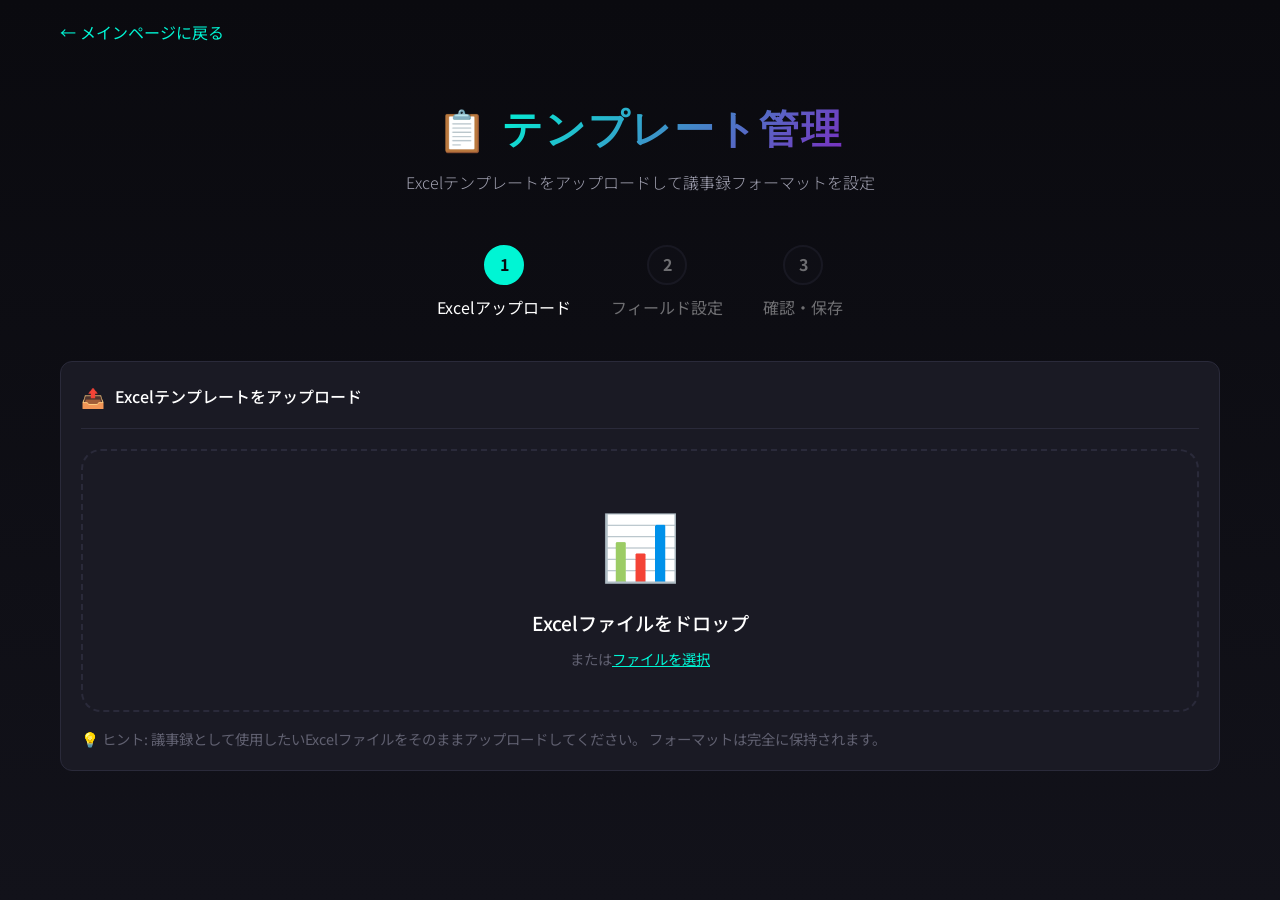
==== web/template-manager.html @ 72e7432a "初期コミット: 会議議事録自動作成アプリ - Whisperによる音声文字起こし - ChatGPT APIによる要約 - Excelテンプレートへの自動書き込み - FastAPI + HTML/C" ====
<!DOCTYPE html>
<html lang="ja">
<head>
    <meta charset="UTF-8">
    <meta name="viewport" content="width=device-width, initial-scale=1.0">
    <title>テンプレート管理 | Minutes Maker</title>
    <link rel="preconnect" href="https://fonts.googleapis.com">
    <link rel="preconnect" href="https://fonts.gstatic.com" crossorigin>
    <link href="https://fonts.googleapis.com/css2?family=Noto+Sans+JP:wght@300;400;500;700&family=Orbitron:wght@400;700&display=swap" rel="stylesheet">
    <link rel="stylesheet" href="static/style.css">
    <style>
        .template-manager {
            max-width: 1200px;
            margin: 0 auto;
            padding: 20px;
        }
        
        .back-link {
            display: inline-flex;
            align-items: center;
            gap: 8px;
            color: var(--accent-primary);
            text-decoration: none;
            margin-bottom: 20px;
        }
        
        .back-link:hover {
            text-decoration: underline;
        }
        
        .step-indicator {
            display: flex;
            justify-content: center;
            gap: 40px;
            margin-bottom: 40px;
        }
        
        .step-item {
            display: flex;
            flex-direction: column;
            align-items: center;
            gap: 10px;
            opacity: 0.4;
        }
        
        .step-item.active {
            opacity: 1;
        }
        
        .step-item.completed {
            opacity: 1;
        }
        
        .step-number {
            width: 40px;
            height: 40px;
            border-radius: 50%;
            background: var(--bg-secondary);
            border: 2px solid var(--border-color);
            display: flex;
            align-items: center;
            justify-content: center;
            font-weight: bold;
        }
        
        .step-item.active .step-number {
            border-color: var(--accent-primary);
            background: var(--accent-primary);
            color: var(--bg-primary);
        }
        
        .step-item.completed .step-number {
            border-color: var(--accent-success);
            background: var(--accent-success);
            color: var(--bg-primary);
        }
        
        .step-content {
            display: none;
        }
        
        .step-content.active {
            display: block;
        }
        
        .excel-preview {
            background: var(--bg-secondary);
            border-radius: var(--radius-md);
            padding: 20px;
            margin: 20px 0;
            overflow-x: auto;
        }
        
        .excel-grid {
            display: grid;
            gap: 1px;
            background: var(--border-color);
            border: 1px solid var(--border-color);
            border-radius: var(--radius-sm);
            overflow: hidden;
        }
        
        .excel-cell {
            background: var(--bg-card);
            padding: 8px 12px;
            min-width: 100px;
            font-size: 0.85rem;
        }
        
        .excel-cell.header {
            background: var(--bg-secondary);
            font-weight: 500;
            color: var(--accent-primary);
        }
        
        .excel-cell.selectable {
            cursor: pointer;
            transition: var(--transition-fast);
        }
        
        .excel-cell.selectable:hover {
            background: rgba(0, 245, 212, 0.1);
        }
        
        .excel-cell.selected {
            background: rgba(0, 245, 212, 0.2);
            border: 2px solid var(--accent-primary);
        }
        
        .section-list {
            display: flex;
            flex-direction: column;
            gap: 15px;
            margin: 20px 0;
        }
        
        .section-item {
            display: grid;
            grid-template-columns: 1fr 1fr 100px auto;
            gap: 15px;
            align-items: center;
            background: var(--bg-secondary);
            padding: 15px;
            border-radius: var(--radius-sm);
        }
        
        .section-item input {
            width: 100%;
        }
        
        .cell-badge {
            background: var(--accent-primary);
            color: var(--bg-primary);
            padding: 5px 10px;
            border-radius: var(--radius-sm);
            font-family: monospace;
            font-weight: bold;
        }
        
        .add-section-btn {
            width: 100%;
            padding: 15px;
            border: 2px dashed var(--border-color);
            background: transparent;
            color: var(--text-secondary);
            border-radius: var(--radius-sm);
            cursor: pointer;
            transition: var(--transition-fast);
        }
        
        .add-section-btn:hover {
            border-color: var(--accent-primary);
            color: var(--accent-primary);
        }
        
        .style-rules {
            display: flex;
            flex-direction: column;
            gap: 10px;
        }
        
        .style-rule {
            display: flex;
            gap: 10px;
            align-items: center;
        }
        
        .style-rule input {
            flex: 1;
        }
        
        .preview-card {
            background: var(--bg-card);
            border: 1px solid var(--border-color);
            border-radius: var(--radius-md);
            padding: 20px;
            margin: 20px 0;
        }
        
        .preview-section {
            margin-bottom: 15px;
            padding-bottom: 15px;
            border-bottom: 1px solid var(--border-color);
        }
        
        .preview-section:last-child {
            margin-bottom: 0;
            padding-bottom: 0;
            border-bottom: none;
        }
        
        .preview-label {
            font-size: 0.85rem;
            color: var(--text-secondary);
            margin-bottom: 5px;
        }
        
        .preview-value {
            font-size: 1rem;
            color: var(--text-primary);
        }
        
        .btn-group {
            display: flex;
            gap: 15px;
            margin-top: 30px;
        }
        
        .success-message {
            text-align: center;
            padding: 40px;
        }
        
        .success-icon {
            font-size: 4rem;
            margin-bottom: 20px;
        }
    </style>
</head>
<body>
    <div class="template-manager">
        <a href="/" class="back-link">← メインページに戻る</a>
        
        <header class="header">
            <div class="logo">
                <span class="logo-icon">📋</span>
                <h1>テンプレート管理</h1>
            </div>
            <p class="tagline">Excelテンプレートをアップロードして議事録フォーマットを設定</p>
        </header>
        
        <!-- ステップインジケーター -->
        <div class="step-indicator">
            <div class="step-item active" data-step="1">
                <div class="step-number">1</div>
                <span>Excelアップロード</span>
            </div>
            <div class="step-item" data-step="2">
                <div class="step-number">2</div>
                <span>フィールド設定</span>
            </div>
            <div class="step-item" data-step="3">
                <div class="step-number">3</div>
                <span>確認・保存</span>
            </div>
        </div>
        
        <!-- Step 1: Excelアップロード -->
        <div class="step-content active" id="step-1">
            <div class="card">
                <h2 class="card-title">
                    <span class="icon">📤</span>
                    Excelテンプレートをアップロード
                </h2>
                
                <div class="upload-zone" id="excel-upload-zone">
                    <div class="upload-content">
                        <div class="upload-icon">📊</div>
                        <h3>Excelファイルをドロップ</h3>
                        <p>または<span class="browse-link">ファイルを選択</span></p>
                        <input type="file" id="excel-file" accept=".xlsx,.xls" hidden />
                    </div>
                </div>
                
                <p style="margin-top: 15px; color: var(--text-muted); font-size: 0.9rem;">
                    💡 ヒント: 議事録として使用したいExcelファイルをそのままアップロードしてください。
                    フォーマットは完全に保持されます。
                </p>
            </div>
        </div>
        
        <!-- Step 2: フィールド設定 -->
        <div class="step-content" id="step-2">
            <div class="card">
                <h2 class="card-title">
                    <span class="icon">✏️</span>
                    入力フィールドを設定
                </h2>
                
                <p style="margin-bottom: 20px;">
                    AIが入力する項目を設定してください。各項目に対応するセル位置を指定します。
                </p>
                
                <div class="form-group">
                    <label for="template-name">テンプレート名</label>
                    <input type="text" id="template-name" placeholder="例: 所属長会議" />
                </div>
                
                <h3 style="margin: 25px 0 15px;">入力フィールド</h3>
                
                <div class="section-list" id="section-list">
                    <!-- 動的に追加される -->
                </div>
                
                <button class="add-section-btn" id="add-section-btn">
                    ➕ フィールドを追加
                </button>
                
                <h3 style="margin: 30px 0 15px;">スタイルルール（AIへの指示）</h3>
                
                <div class="style-rules" id="style-rules">
                    <div class="style-rule">
                        <input type="text" value="重複や雑談は除外" />
                        <button class="icon-btn remove-rule">✕</button>
                    </div>
                    <div class="style-rule">
                        <input type="text" value="箇条書き" />
                        <button class="icon-btn remove-rule">✕</button>
                    </div>
                    <div class="style-rule">
                        <input type="text" value="決定事項・課題・次アクションがあれば必ず含める" />
                        <button class="icon-btn remove-rule">✕</button>
                    </div>
                </div>
                
                <button class="btn btn-ghost" id="add-rule-btn" style="margin-top: 10px;">
                    ➕ ルールを追加
                </button>
                
                <div class="btn-group">
                    <button class="btn btn-secondary" id="back-to-step-1">← 戻る</button>
                    <button class="btn btn-primary" id="go-to-step-3">次へ →</button>
                </div>
            </div>
        </div>
        
        <!-- Step 3: 確認・保存 -->
        <div class="step-content" id="step-3">
            <div class="card">
                <h2 class="card-title">
                    <span class="icon">✅</span>
                    設定の確認
                </h2>
                
                <div class="preview-card">
                    <h3 id="preview-name">テンプレート名</h3>
                    <p style="color: var(--text-muted); margin-bottom: 20px;" id="preview-excel">Excel: </p>
                    
                    <h4 style="margin-bottom: 15px;">入力フィールド</h4>
                    <div id="preview-sections">
                        <!-- 動的に追加 -->
                    </div>
                    
                    <h4 style="margin: 20px 0 15px;">スタイルルール</h4>
                    <ul id="preview-rules" style="padding-left: 20px; color: var(--text-secondary);">
                        <!-- 動的に追加 -->
                    </ul>
                </div>
                
                <div class="btn-group">
                    <button class="btn btn-secondary" id="back-to-step-2">← 戻る</button>
                    <button class="btn btn-primary" id="save-template">💾 テンプレートを保存</button>
                </div>
            </div>
        </div>
        
        <!-- 完了画面 -->
        <div class="step-content" id="step-complete">
            <div class="card">
                <div class="success-message">
                    <div class="success-icon">🎉</div>
                    <h2>テンプレートを保存しました！</h2>
                    <p style="color: var(--text-secondary); margin: 20px 0;">
                        新しいテンプレートがメインページで選択できるようになりました。
                    </p>
                    <div class="btn-group" style="justify-content: center;">
                        <a href="/" class="btn btn-primary">メインページへ</a>
                        <button class="btn btn-secondary" onclick="location.reload()">別のテンプレートを追加</button>
                    </div>
                </div>
            </div>
        </div>
    </div>
    
    <script>
        // 状態管理
        const state = {
            currentStep: 1,
            excelFilename: '',
            analysis: null,
            sections: [],
            templateName: '',
            styleRules: []
        };
        
        // DOM要素
        const elements = {
            excelUploadZone: document.getElementById('excel-upload-zone'),
            excelFileInput: document.getElementById('excel-file'),
            templateName: document.getElementById('template-name'),
            sectionList: document.getElementById('section-list'),
            styleRules: document.getElementById('style-rules')
        };
        
        // ステップ切り替え
        function goToStep(step) {
            state.currentStep = step;
            
            // ステップインジケーター更新
            document.querySelectorAll('.step-item').forEach((item, index) => {
                item.classList.remove('active', 'completed');
                if (index + 1 < step) {
                    item.classList.add('completed');
                } else if (index + 1 === step) {
                    item.classList.add('active');
                }
            });
            
            // コンテンツ切り替え
            document.querySelectorAll('.step-content').forEach(content => {
                content.classList.remove('active');
            });
            
            const stepId = step === 4 ? 'step-complete' : `step-${step}`;
            document.getElementById(stepId).classList.add('active');
        }
        
        // Excelアップロード
        function setupExcelUpload() {
            const zone = elements.excelUploadZone;
            const input = elements.excelFileInput;
            
            zone.addEventListener('click', () => input.click());
            
            zone.querySelector('.browse-link').addEventListener('click', (e) => {
                e.stopPropagation();
                input.click();
            });
            
            input.addEventListener('change', (e) => {
                if (e.target.files.length > 0) {
                    uploadExcel(e.target.files[0]);
                }
            });
            
            zone.addEventListener('dragover', (e) => {
                e.preventDefault();
                zone.classList.add('dragover');
            });
            
            zone.addEventListener('dragleave', () => {
                zone.classList.remove('dragover');
            });
            
            zone.addEventListener('drop', (e) => {
                e.preventDefault();
                zone.classList.remove('dragover');
                if (e.dataTransfer.files.length > 0) {
                    uploadExcel(e.dataTransfer.files[0]);
                }
            });
        }
        
        async function uploadExcel(file) {
            const formData = new FormData();
            formData.append('file', file);
            
            try {
                const response = await fetch('/api/templates/upload', {
                    method: 'POST',
                    body: formData
                });
                
                if (!response.ok) {
                    const error = await response.json();
                    throw new Error(error.detail);
                }
                
                const result = await response.json();
                state.excelFilename = result.filename;
                state.analysis = result.analysis;
                state.templateName = result.analysis.name;
                
                // 推測されたセクションを設定
                state.sections = result.analysis.suggested_sections.slice(0, 10); // 最大10個
                
                // Step 2へ
                elements.templateName.value = state.templateName;
                renderSections();
                goToStep(2);
                
            } catch (error) {
                alert('エラー: ' + error.message);
            }
        }
        
        // セクションリストをレンダリング
        function renderSections() {
            elements.sectionList.innerHTML = state.sections.map((section, index) => `
                <div class="section-item" data-index="${index}">
                    <input type="text" class="section-label" value="${section.label}" placeholder="ラベル名" />
                    <input type="text" class="section-key" value="${section.key}" placeholder="キー（英数字）" />
                    <span class="cell-badge">${section.cell}</span>
                    <button class="icon-btn remove-section" title="削除">✕</button>
                </div>
            `).join('');
            
            // 削除ボタンのイベント
            document.querySelectorAll('.remove-section').forEach(btn => {
                btn.addEventListener('click', (e) => {
                    const index = parseInt(e.target.closest('.section-item').dataset.index);
                    state.sections.splice(index, 1);
                    renderSections();
                });
            });
            
            // 入力変更のイベント
            document.querySelectorAll('.section-item input').forEach(input => {
                input.addEventListener('change', updateSectionsFromInputs);
            });
        }
        
        function updateSectionsFromInputs() {
            document.querySelectorAll('.section-item').forEach((item, index) => {
                state.sections[index] = {
                    ...state.sections[index],
                    label: item.querySelector('.section-label').value,
                    key: item.querySelector('.section-key').value
                };
            });
        }
        
        // セクション追加
        document.getElementById('add-section-btn').addEventListener('click', () => {
            const cell = prompt('セル位置を入力してください（例: B5）');
            if (cell) {
                state.sections.push({
                    key: `field_${state.sections.length + 1}`,
                    label: '新規フィールド',
                    cell: cell.toUpperCase()
                });
                renderSections();
            }
        });
        
        // スタイルルール追加
        document.getElementById('add-rule-btn').addEventListener('click', () => {
            const container = document.getElementById('style-rules');
            const div = document.createElement('div');
            div.className = 'style-rule';
            div.innerHTML = `
                <input type="text" placeholder="ルールを入力" />
                <button class="icon-btn remove-rule">✕</button>
            `;
            container.appendChild(div);
            
            div.querySelector('.remove-rule').addEventListener('click', () => div.remove());
        });
        
        // 既存のルール削除ボタン
        document.querySelectorAll('.remove-rule').forEach(btn => {
            btn.addEventListener('click', () => btn.closest('.style-rule').remove());
        });
        
        // ナビゲーション
        document.getElementById('back-to-step-1').addEventListener('click', () => goToStep(1));
        document.getElementById('back-to-step-2').addEventListener('click', () => goToStep(2));
        
        document.getElementById('go-to-step-3').addEventListener('click', () => {
            updateSectionsFromInputs();
            state.templateName = elements.templateName.value;
            
            // スタイルルールを取得
            state.styleRules = [];
            document.querySelectorAll('#style-rules input').forEach(input => {
                if (input.value.trim()) {
                    state.styleRules.push(input.value.trim());
                }
            });
            
            // プレビュー更新
            document.getElementById('preview-name').textContent = state.templateName;
            document.getElementById('preview-excel').textContent = `Excel: ${state.excelFilename}`;
            
            document.getElementById('preview-sections').innerHTML = state.sections.map(s => `
                <div class="preview-section">
                    <div class="preview-label">${s.label} (${s.cell})</div>
                    <div class="preview-value">キー: ${s.key}</div>
                </div>
            `).join('');
            
            document.getElementById('preview-rules').innerHTML = state.styleRules.map(r => `
                <li>${r}</li>
            `).join('');
            
            goToStep(3);
        });
        
        // 保存
        document.getElementById('save-template').addEventListener('click', async () => {
            const formData = new FormData();
            formData.append('excel_filename', state.excelFilename);
            formData.append('template_name', state.templateName);
            formData.append('sections', JSON.stringify(state.sections));
            formData.append('style_rules', JSON.stringify(state.styleRules));
            
            try {
                const response = await fetch('/api/templates/create', {
                    method: 'POST',
                    body: formData
                });
                
                if (!response.ok) {
                    const error = await response.json();
                    throw new Error(error.detail);
                }
                
                goToStep(4);
                
            } catch (error) {
                alert('エラー: ' + error.message);
            }
        });
        
        // 初期化
        setupExcelUpload();
    </script>
</body>
</html>
---- web/static/style.css ----
/* ========================================
   議事録メーカー - Minutes Maker
   Modern Dark Theme with Neon Accents
   ======================================== */

:root {
    /* カラーパレット */
    --bg-primary: #0a0a0f;
    --bg-secondary: #12121a;
    --bg-card: #1a1a24;
    --bg-card-hover: #22222e;
    
    --accent-primary: #00f5d4;
    --accent-secondary: #7b2cbf;
    --accent-tertiary: #f72585;
    --accent-warning: #ffd60a;
    --accent-success: #06d6a0;
    --accent-error: #ef476f;
    
    --text-primary: #ffffff;
    --text-secondary: #a0a0b0;
    --text-muted: #606070;
    
    --border-color: #2a2a3a;
    --border-glow: rgba(0, 245, 212, 0.3);
    
    /* グラデーション */
    --gradient-primary: linear-gradient(135deg, var(--accent-primary), var(--accent-secondary));
    --gradient-bg: linear-gradient(180deg, #0a0a0f 0%, #12121a 100%);
    
    /* シャドウ */
    --shadow-sm: 0 2px 8px rgba(0, 0, 0, 0.3);
    --shadow-md: 0 4px 20px rgba(0, 0, 0, 0.4);
    --shadow-lg: 0 8px 40px rgba(0, 0, 0, 0.5);
    --shadow-glow: 0 0 30px rgba(0, 245, 212, 0.2);
    
    /* トランジション */
    --transition-fast: 0.15s ease;
    --transition-normal: 0.3s ease;
    --transition-slow: 0.5s ease;
    
    /* ボーダー半径 */
    --radius-sm: 8px;
    --radius-md: 12px;
    --radius-lg: 20px;
    --radius-full: 9999px;
}

/* ========================================
   リセット & ベース
   ======================================== */

*, *::before, *::after {
    margin: 0;
    padding: 0;
    box-sizing: border-box;
}

html {
    font-size: 16px;
    scroll-behavior: smooth;
}

body {
    font-family: 'Noto Sans JP', -apple-system, BlinkMacSystemFont, sans-serif;
    background: var(--gradient-bg);
    color: var(--text-primary);
    min-height: 100vh;
    line-height: 1.6;
    -webkit-font-smoothing: antialiased;
}

/* ========================================
   アプリコンテナ
   ======================================== */

.app-container {
    display: flex;
    flex-direction: column;
    min-height: 100vh;
    max-width: 1600px;
    margin: 0 auto;
    padding: 20px;
}

/* ========================================
   ヘッダー
   ======================================== */

.header {
    text-align: center;
    padding: 30px 0;
    margin-bottom: 20px;
}

.logo {
    display: flex;
    align-items: center;
    justify-content: center;
    gap: 15px;
    margin-bottom: 10px;
}

.logo-icon {
    font-size: 2.5rem;
    animation: float 3s ease-in-out infinite;
}

@keyframes float {
    0%, 100% { transform: translateY(0); }
    50% { transform: translateY(-8px); }
}

.logo h1 {
    font-family: 'Orbitron', sans-serif;
    font-size: 2.5rem;
    font-weight: 700;
    background: var(--gradient-primary);
    -webkit-background-clip: text;
    -webkit-text-fill-color: transparent;
    background-clip: text;
    letter-spacing: 2px;
}

.tagline {
    color: var(--text-secondary);
    font-size: 1rem;
    font-weight: 300;
}

/* ========================================
   メインコンテンツ
   ======================================== */

.main-content {
    display: grid;
    grid-template-columns: 280px 1fr 300px;
    gap: 20px;
    flex: 1;
}

/* ========================================
   カード
   ======================================== */

.card {
    background: var(--bg-card);
    border: 1px solid var(--border-color);
    border-radius: var(--radius-md);
    padding: 20px;
    transition: var(--transition-normal);
}

.card:hover {
    border-color: var(--accent-primary);
    box-shadow: var(--shadow-glow);
}

.card-title {
    display: flex;
    align-items: center;
    gap: 10px;
    font-size: 1rem;
    font-weight: 500;
    color: var(--text-primary);
    margin-bottom: 20px;
    padding-bottom: 15px;
    border-bottom: 1px solid var(--border-color);
}

.card-title .icon {
    font-size: 1.2rem;
}

/* ========================================
   サイドバー
   ======================================== */

.sidebar {
    display: flex;
    flex-direction: column;
    gap: 20px;
}

/* フォームグループ */
.form-group {
    margin-bottom: 15px;
}

.form-group label {
    display: block;
    font-size: 0.85rem;
    color: var(--text-secondary);
    margin-bottom: 8px;
}

.form-row {
    display: grid;
    grid-template-columns: 1fr 1fr;
    gap: 10px;
}

/* インプット */
input, select {
    width: 100%;
    padding: 12px 15px;
    background: var(--bg-secondary);
    border: 1px solid var(--border-color);
    border-radius: var(--radius-sm);
    color: var(--text-primary);
    font-size: 0.9rem;
    transition: var(--transition-fast);
}

input:focus, select:focus {
    outline: none;
    border-color: var(--accent-primary);
    box-shadow: 0 0 0 3px rgba(0, 245, 212, 0.1);
}

input::placeholder {
    color: var(--text-muted);
}

.input-with-icon {
    position: relative;
    display: flex;
    align-items: center;
}

.input-with-icon input {
    padding-right: 45px;
}

.input-with-icon .icon-btn {
    position: absolute;
    right: 10px;
}

/* ========================================
   テンプレートリスト
   ======================================== */

.template-list {
    display: flex;
    flex-direction: column;
    gap: 10px;
    margin-bottom: 15px;
}

.template-item {
    display: flex;
    align-items: center;
    gap: 12px;
    padding: 12px 15px;
    background: var(--bg-secondary);
    border: 1px solid var(--border-color);
    border-radius: var(--radius-sm);
    cursor: pointer;
    transition: var(--transition-fast);
}

.template-item:hover {
    background: var(--bg-card-hover);
    border-color: var(--accent-primary);
}

.template-item.active {
    background: rgba(0, 245, 212, 0.1);
    border-color: var(--accent-primary);
}

.template-icon {
    font-size: 1.5rem;
}

.template-info h3 {
    font-size: 0.9rem;
    font-weight: 500;
    margin-bottom: 2px;
}

.template-info p {
    font-size: 0.75rem;
    color: var(--text-muted);
}

.check-mark {
    margin-left: auto;
    color: var(--accent-primary);
    font-weight: bold;
    opacity: 0;
    transition: var(--transition-fast);
}

.template-item.active .check-mark {
    opacity: 1;
}

/* ========================================
   ボタン
   ======================================== */

.btn {
    display: inline-flex;
    align-items: center;
    justify-content: center;
    gap: 8px;
    padding: 12px 24px;
    font-size: 0.9rem;
    font-weight: 500;
    border: none;
    border-radius: var(--radius-sm);
    cursor: pointer;
    transition: var(--transition-normal);
    text-decoration: none;
}

.btn:disabled {
    opacity: 0.5;
    cursor: not-allowed;
}

.btn-primary {
    position: relative;
    background: var(--gradient-primary);
    color: var(--bg-primary);
    font-size: 1.1rem;
    padding: 18px 40px;
    border-radius: var(--radius-lg);
    overflow: hidden;
}

.btn-primary:not(:disabled):hover {
    transform: translateY(-2px);
    box-shadow: var(--shadow-glow), var(--shadow-md);
}

.btn-primary:not(:disabled):active {
    transform: translateY(0);
}

.btn-glow {
    position: absolute;
    inset: 0;
    background: linear-gradient(90deg, transparent, rgba(255,255,255,0.3), transparent);
    transform: translateX(-100%);
}

.btn-primary:not(:disabled):hover .btn-glow {
    animation: shimmer 1.5s infinite;
}

@keyframes shimmer {
    100% { transform: translateX(100%); }
}

.btn-secondary {
    background: var(--bg-card);
    color: var(--text-primary);
    border: 1px solid var(--border-color);
}

.btn-secondary:hover {
    background: var(--bg-card-hover);
    border-color: var(--accent-primary);
}

.btn-ghost {
    background: transparent;
    color: var(--text-secondary);
    padding: 10px 16px;
}

.btn-ghost:hover {
    color: var(--accent-primary);
    background: rgba(0, 245, 212, 0.1);
}

.icon-btn {
    display: flex;
    align-items: center;
    justify-content: center;
    width: 32px;
    height: 32px;
    background: transparent;
    border: none;
    border-radius: var(--radius-sm);
    cursor: pointer;
    transition: var(--transition-fast);
    font-size: 1rem;
}

.icon-btn:hover {
    background: var(--bg-card-hover);
}

/* ========================================
   メインパネル
   ======================================== */

.main-panel {
    display: flex;
    flex-direction: column;
    gap: 20px;
}

/* アップロードゾーン */
.upload-zone {
    position: relative;
    min-height: 200px;
    border: 2px dashed var(--border-color);
    border-radius: var(--radius-lg);
    display: flex;
    align-items: center;
    justify-content: center;
    transition: var(--transition-normal);
    cursor: pointer;
}

.upload-zone:hover,
.upload-zone.dragover {
    border-color: var(--accent-primary);
    background: rgba(0, 245, 212, 0.05);
}

.upload-zone.dragover {
    transform: scale(1.02);
}

.upload-content {
    text-align: center;
    padding: 40px;
}

.upload-icon {
    font-size: 4rem;
    margin-bottom: 15px;
    animation: pulse 2s ease-in-out infinite;
}

@keyframes pulse {
    0%, 100% { transform: scale(1); opacity: 1; }
    50% { transform: scale(1.1); opacity: 0.8; }
}

.upload-content h3 {
    font-size: 1.2rem;
    font-weight: 500;
    margin-bottom: 8px;
}

.upload-content p {
    color: var(--text-muted);
    font-size: 0.9rem;
}

.browse-link {
    color: var(--accent-primary);
    cursor: pointer;
    text-decoration: underline;
}

.file-info {
    display: flex;
    align-items: center;
    gap: 15px;
    padding: 20px 30px;
    width: 100%;
}

.file-icon {
    font-size: 2.5rem;
}

.file-details {
    display: flex;
    flex-direction: column;
    flex: 1;
}

.file-name {
    font-weight: 500;
    font-size: 1rem;
}

.file-size {
    font-size: 0.85rem;
    color: var(--text-muted);
}

.hidden {
    display: none !important;
}

/* 実行ボタン */
.run-btn {
    width: 100%;
    margin: 10px 0;
}

.run-btn .btn-icon {
    font-size: 1.3rem;
}

/* ========================================
   プログレス
   ======================================== */

.progress-card {
    padding: 25px;
}

.progress-header {
    display: flex;
    justify-content: space-between;
    align-items: center;
    margin-bottom: 15px;
}

.progress-header h3 {
    font-size: 1rem;
    font-weight: 500;
}

.progress-percent {
    font-family: 'Orbitron', sans-serif;
    font-size: 1.2rem;
    color: var(--accent-primary);
}

.progress-bar {
    height: 8px;
    background: var(--bg-secondary);
    border-radius: var(--radius-full);
    overflow: hidden;
    margin-bottom: 25px;
}

.progress-fill {
    height: 100%;
    width: 0%;
    background: var(--gradient-primary);
    border-radius: var(--radius-full);
    transition: width 0.5s ease;
}

.progress-steps {
    display: flex;
    justify-content: space-between;
}

.step {
    display: flex;
    flex-direction: column;
    align-items: center;
    gap: 8px;
    opacity: 0.4;
    transition: var(--transition-normal);
}

.step.active {
    opacity: 1;
}

.step.completed {
    opacity: 1;
}

.step.completed .step-icon {
    background: var(--accent-success);
}

.step-icon {
    width: 50px;
    height: 50px;
    display: flex;
    align-items: center;
    justify-content: center;
    background: var(--bg-secondary);
    border-radius: 50%;
    font-size: 1.3rem;
    transition: var(--transition-normal);
}

.step.active .step-icon {
    background: var(--accent-primary);
    animation: pulse 1s ease-in-out infinite;
}

.step span {
    font-size: 0.8rem;
    color: var(--text-secondary);
}

/* ========================================
   結果カード
   ======================================== */

.result-card {
    padding: 30px;
}

.result-header {
    display: flex;
    align-items: center;
    gap: 15px;
    margin-bottom: 25px;
}

.result-icon {
    width: 60px;
    height: 60px;
    display: flex;
    align-items: center;
    justify-content: center;
    border-radius: 50%;
    font-size: 1.8rem;
}

.result-icon.success {
    background: rgba(6, 214, 160, 0.2);
}

.result-header h3 {
    font-size: 1.3rem;
    font-weight: 600;
}

.result-file {
    background: var(--bg-secondary);
    border-radius: var(--radius-md);
    padding: 20px;
}

.file-preview {
    display: flex;
    align-items: center;
    gap: 15px;
    margin-bottom: 20px;
}

.excel-icon {
    font-size: 2.5rem;
}

.file-preview .file-info {
    padding: 0;
    flex-direction: column;
    align-items: flex-start;
}

.file-path {
    font-size: 0.8rem;
    color: var(--text-muted);
}

.result-actions {
    display: flex;
    gap: 10px;
}

/* ========================================
   ログパネル
   ======================================== */

.log-panel {
    display: flex;
    flex-direction: column;
}

.log-card {
    flex: 1;
    display: flex;
    flex-direction: column;
}

.log-header {
    display: flex;
    justify-content: space-between;
    align-items: center;
    margin-bottom: 15px;
    padding-bottom: 15px;
    border-bottom: 1px solid var(--border-color);
}

.log-header .card-title {
    margin: 0;
    padding: 0;
    border: 0;
}

.log-content {
    flex: 1;
    background: var(--bg-primary);
    border-radius: var(--radius-sm);
    padding: 15px;
    font-family: 'SF Mono', 'Monaco', 'Inconsolata', monospace;
    font-size: 0.8rem;
    overflow-y: auto;
    max-height: 500px;
}

.log-entry {
    display: flex;
    gap: 10px;
    padding: 6px 0;
    border-bottom: 1px solid var(--border-color);
}

.log-entry:last-child {
    border-bottom: none;
}

.log-time {
    color: var(--text-muted);
    flex-shrink: 0;
}

.log-message {
    color: var(--text-secondary);
    word-break: break-all;
}

.log-entry.info .log-message {
    color: var(--accent-primary);
}

.log-entry.success .log-message {
    color: var(--accent-success);
}

.log-entry.error .log-message {
    color: var(--accent-error);
}

.log-entry.warning .log-message {
    color: var(--accent-warning);
}

/* ========================================
   結果セクション
   ======================================== */

.result-section {
    margin-bottom: 15px;
    border: 1px solid var(--border-color);
    border-radius: 8px;
    overflow: hidden;
}

.result-section-header {
    display: flex;
    justify-content: space-between;
    align-items: center;
    padding: 12px 15px;
    background: var(--bg-secondary);
    cursor: pointer;
    transition: background 0.2s;
}

.result-section-header:hover {
    background: var(--bg-tertiary);
}

.result-section-header h4 {
    margin: 0;
    font-size: 0.95rem;
    color: var(--text-primary);
}

.toggle-icon {
    color: var(--text-muted);
    font-size: 0.8rem;
    transition: transform 0.2s;
}

.result-section-content {
    padding: 15px;
    background: var(--bg-primary);
    border-top: 1px solid var(--border-color);
}

.summary-item {
    margin-bottom: 12px;
    padding-bottom: 12px;
    border-bottom: 1px solid var(--border-color);
}

.summary-item:last-child {
    margin-bottom: 0;
    padding-bottom: 0;
    border-bottom: none;
}

.summary-item-label {
    font-weight: 600;
    color: var(--accent-primary);
    margin-bottom: 5px;
    font-size: 0.9rem;
}

.summary-item-value {
    color: var(--text-secondary);
    line-height: 1.5;
    white-space: pre-wrap;
}

/* ========================================
   フッター
   ======================================== */

.footer {
    display: flex;
    align-items: center;
    justify-content: center;
    gap: 15px;
    padding: 20px;
    margin-top: 20px;
    color: var(--text-muted);
    font-size: 0.85rem;
}

.separator {
    opacity: 0.3;
}

.version {
    font-family: 'Orbitron', sans-serif;
    color: var(--accent-primary);
}

/* ========================================
   レスポンシブ
   ======================================== */

@media (max-width: 1200px) {
    .main-content {
        grid-template-columns: 250px 1fr;
    }
    
    .log-panel {
        display: none;
    }
}

@media (max-width: 900px) {
    .main-content {
        grid-template-columns: 1fr;
    }
    
    .sidebar {
        order: 2;
    }
    
    .main-panel {
        order: 1;
    }
}

@media (max-width: 600px) {
    .app-container {
        padding: 10px;
    }
    
    .logo h1 {
        font-size: 1.8rem;
    }
    
    .card {
        padding: 15px;
    }
    
    .form-row {
        grid-template-columns: 1fr;
    }
    
    .btn-primary {
        padding: 15px 25px;
        font-size: 1rem;
    }
}

/* ========================================
   アニメーション
   ======================================== */

@keyframes fadeIn {
    from { opacity: 0; transform: translateY(10px); }
    to { opacity: 1; transform: translateY(0); }
}

.card {
    animation: fadeIn 0.5s ease forwards;
}

.sidebar .card:nth-child(1) { animation-delay: 0.1s; }
.sidebar .card:nth-child(2) { animation-delay: 0.2s; }
.main-panel .card:nth-child(1) { animation-delay: 0.15s; }
.log-panel .card { animation-delay: 0.25s; }

/* スクロールバー */
::-webkit-scrollbar {
    width: 8px;
    height: 8px;
}

::-webkit-scrollbar-track {
    background: var(--bg-secondary);
    border-radius: var(--radius-full);
}

::-webkit-scrollbar-thumb {
    background: var(--border-color);
    border-radius: var(--radius-full);
}

::-webkit-scrollbar-thumb:hover {
    background: var(--text-muted);
}
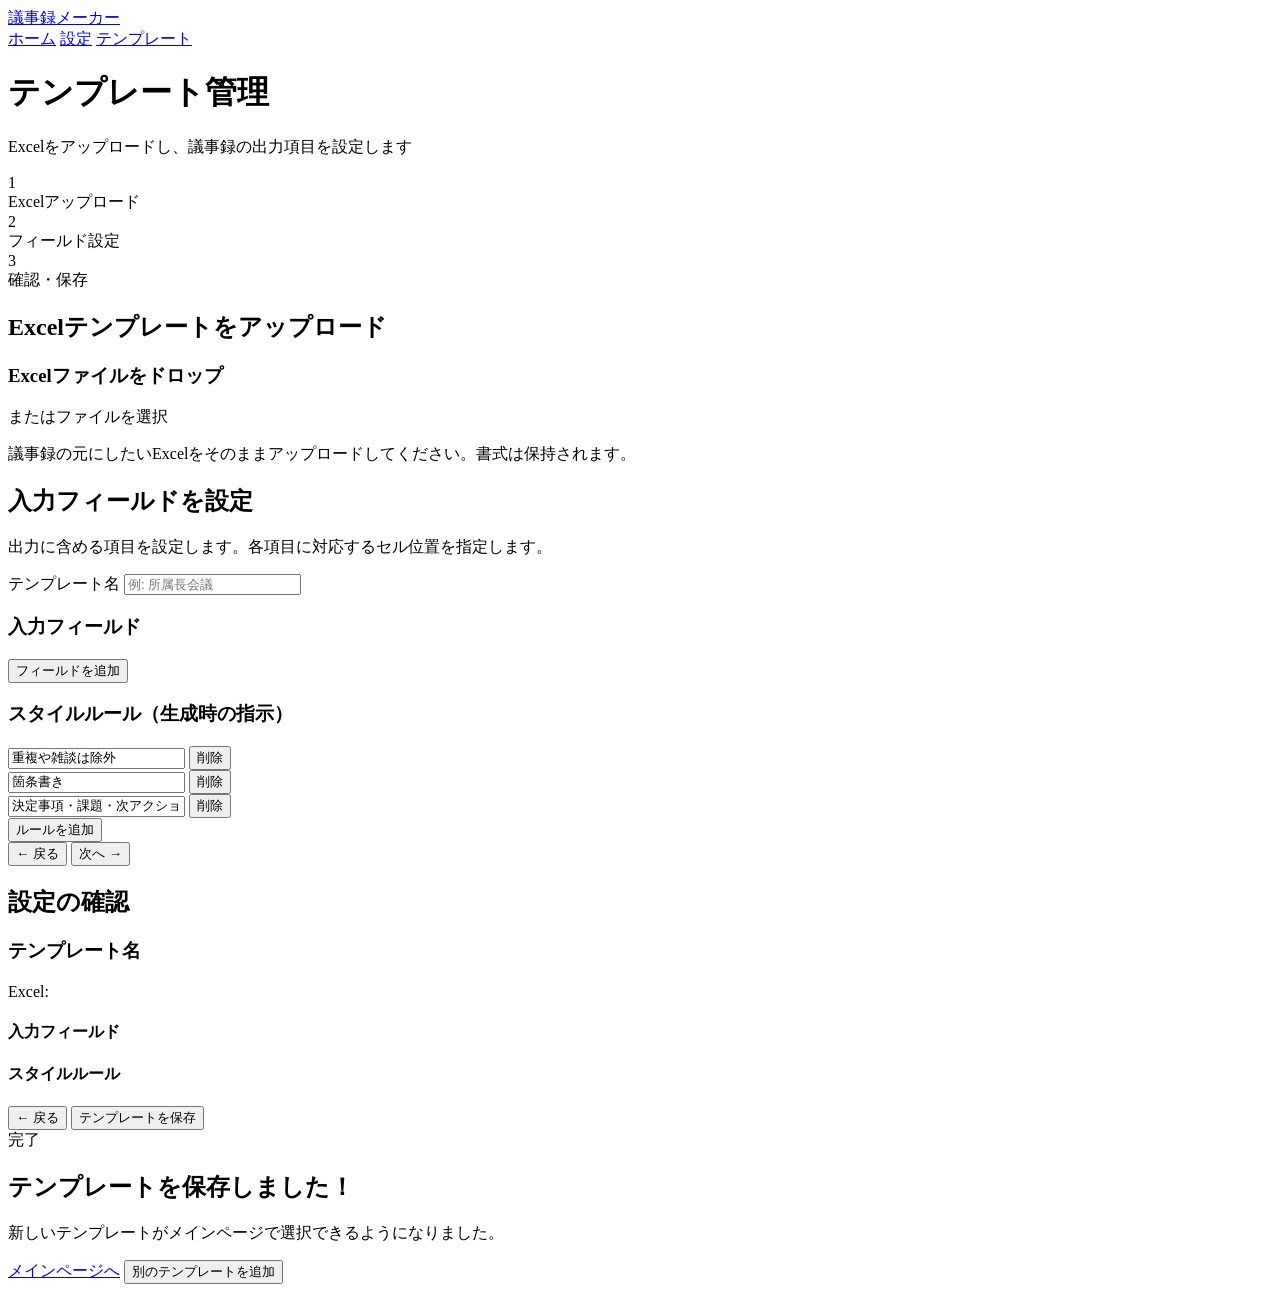
==== commit e42bd74e: "Web UI 刷新、設定ページ分離、静的ファイルマウント順の整理 - 業務向けデザイン調整（style.css） - 設定を web/settings.html に分離、/settings ルート追加" ====
--- a/web/template-manager.html
+++ b/web/template-manager.html
@@ -3,250 +3,27 @@
 <head>
     <meta charset="UTF-8">
     <meta name="viewport" content="width=device-width, initial-scale=1.0">
-    <title>テンプレート管理 | Minutes Maker</title>
+    <title>テンプレート管理 | 議事録メーカー</title>
     <link rel="preconnect" href="https://fonts.googleapis.com">
     <link rel="preconnect" href="https://fonts.gstatic.com" crossorigin>
-    <link href="https://fonts.googleapis.com/css2?family=Noto+Sans+JP:wght@300;400;500;700&family=Orbitron:wght@400;700&display=swap" rel="stylesheet">
-    <link rel="stylesheet" href="static/style.css">
-    <style>
-        .template-manager {
-            max-width: 1200px;
-            margin: 0 auto;
-            padding: 20px;
-        }
-        
-        .back-link {
-            display: inline-flex;
-            align-items: center;
-            gap: 8px;
-            color: var(--accent-primary);
-            text-decoration: none;
-            margin-bottom: 20px;
-        }
-        
-        .back-link:hover {
-            text-decoration: underline;
-        }
-        
-        .step-indicator {
-            display: flex;
-            justify-content: center;
-            gap: 40px;
-            margin-bottom: 40px;
-        }
-        
-        .step-item {
-            display: flex;
-            flex-direction: column;
-            align-items: center;
-            gap: 10px;
-            opacity: 0.4;
-        }
-        
-        .step-item.active {
-            opacity: 1;
-        }
-        
-        .step-item.completed {
-            opacity: 1;
-        }
-        
-        .step-number {
-            width: 40px;
-            height: 40px;
-            border-radius: 50%;
-            background: var(--bg-secondary);
-            border: 2px solid var(--border-color);
-            display: flex;
-            align-items: center;
-            justify-content: center;
-            font-weight: bold;
-        }
-        
-        .step-item.active .step-number {
-            border-color: var(--accent-primary);
-            background: var(--accent-primary);
-            color: var(--bg-primary);
-        }
-        
-        .step-item.completed .step-number {
-            border-color: var(--accent-success);
-            background: var(--accent-success);
-            color: var(--bg-primary);
-        }
-        
-        .step-content {
-            display: none;
-        }
-        
-        .step-content.active {
-            display: block;
-        }
-        
-        .excel-preview {
-            background: var(--bg-secondary);
-            border-radius: var(--radius-md);
-            padding: 20px;
-            margin: 20px 0;
-            overflow-x: auto;
-        }
-        
-        .excel-grid {
-            display: grid;
-            gap: 1px;
-            background: var(--border-color);
-            border: 1px solid var(--border-color);
-            border-radius: var(--radius-sm);
-            overflow: hidden;
-        }
-        
-        .excel-cell {
-            background: var(--bg-card);
-            padding: 8px 12px;
-            min-width: 100px;
-            font-size: 0.85rem;
-        }
-        
-        .excel-cell.header {
-            background: var(--bg-secondary);
-            font-weight: 500;
-            color: var(--accent-primary);
-        }
-        
-        .excel-cell.selectable {
-            cursor: pointer;
-            transition: var(--transition-fast);
-        }
-        
-        .excel-cell.selectable:hover {
-            background: rgba(0, 245, 212, 0.1);
-        }
-        
-        .excel-cell.selected {
-            background: rgba(0, 245, 212, 0.2);
-            border: 2px solid var(--accent-primary);
-        }
-        
-        .section-list {
-            display: flex;
-            flex-direction: column;
-            gap: 15px;
-            margin: 20px 0;
-        }
-        
-        .section-item {
-            display: grid;
-            grid-template-columns: 1fr 1fr 100px auto;
-            gap: 15px;
-            align-items: center;
-            background: var(--bg-secondary);
-            padding: 15px;
-            border-radius: var(--radius-sm);
-        }
-        
-        .section-item input {
-            width: 100%;
-        }
-        
-        .cell-badge {
-            background: var(--accent-primary);
-            color: var(--bg-primary);
-            padding: 5px 10px;
-            border-radius: var(--radius-sm);
-            font-family: monospace;
-            font-weight: bold;
-        }
-        
-        .add-section-btn {
-            width: 100%;
-            padding: 15px;
-            border: 2px dashed var(--border-color);
-            background: transparent;
-            color: var(--text-secondary);
-            border-radius: var(--radius-sm);
-            cursor: pointer;
-            transition: var(--transition-fast);
-        }
-        
-        .add-section-btn:hover {
-            border-color: var(--accent-primary);
-            color: var(--accent-primary);
-        }
-        
-        .style-rules {
-            display: flex;
-            flex-direction: column;
-            gap: 10px;
-        }
-        
-        .style-rule {
-            display: flex;
-            gap: 10px;
-            align-items: center;
-        }
-        
-        .style-rule input {
-            flex: 1;
-        }
-        
-        .preview-card {
-            background: var(--bg-card);
-            border: 1px solid var(--border-color);
-            border-radius: var(--radius-md);
-            padding: 20px;
-            margin: 20px 0;
-        }
-        
-        .preview-section {
-            margin-bottom: 15px;
-            padding-bottom: 15px;
-            border-bottom: 1px solid var(--border-color);
-        }
-        
-        .preview-section:last-child {
-            margin-bottom: 0;
-            padding-bottom: 0;
-            border-bottom: none;
-        }
-        
-        .preview-label {
-            font-size: 0.85rem;
-            color: var(--text-secondary);
-            margin-bottom: 5px;
-        }
-        
-        .preview-value {
-            font-size: 1rem;
-            color: var(--text-primary);
-        }
-        
-        .btn-group {
-            display: flex;
-            gap: 15px;
-            margin-top: 30px;
-        }
-        
-        .success-message {
-            text-align: center;
-            padding: 40px;
-        }
-        
-        .success-icon {
-            font-size: 4rem;
-            margin-bottom: 20px;
-        }
-    </style>
+    <link href="https://fonts.googleapis.com/css2?family=Noto+Sans+JP:wght@400;500;600;700&display=swap" rel="stylesheet">
+    <link rel="stylesheet" href="/static/style.css">
 </head>
-<body>
+<body class="page-template-manager">
+    <div class="app-shell">
+        <header class="app-nav">
+            <a href="/" class="nav-brand">議事録メーカー</a>
+            <nav class="nav-links" aria-label="サイト内">
+                <a href="/" class="nav-link">ホーム</a>
+                <a href="/settings" class="nav-link">設定</a>
+                <a href="/template-manager" class="nav-link is-active">テンプレート</a>
+            </nav>
+        </header>
+
     <div class="template-manager">
-        <a href="/" class="back-link">← メインページに戻る</a>
-        
-        <header class="header">
-            <div class="logo">
-                <span class="logo-icon">📋</span>
-                <h1>テンプレート管理</h1>
-            </div>
-            <p class="tagline">Excelテンプレートをアップロードして議事録フォーマットを設定</p>
+        <header class="header template-manager-head">
+            <h1 class="template-manager-title">テンプレート管理</h1>
+            <p class="tagline">Excelをアップロードし、議事録の出力項目を設定します</p>
         </header>
         
         <!-- ステップインジケーター -->
@@ -269,22 +46,21 @@
         <div class="step-content active" id="step-1">
             <div class="card">
                 <h2 class="card-title">
-                    <span class="icon">📤</span>
+                    <span class="icon" aria-hidden="true"></span>
                     Excelテンプレートをアップロード
                 </h2>
                 
                 <div class="upload-zone" id="excel-upload-zone">
                     <div class="upload-content">
-                        <div class="upload-icon">📊</div>
+                        <div class="upload-visual" aria-hidden="true"></div>
                         <h3>Excelファイルをドロップ</h3>
                         <p>または<span class="browse-link">ファイルを選択</span></p>
                         <input type="file" id="excel-file" accept=".xlsx,.xls" hidden />
                     </div>
                 </div>
                 
-                <p style="margin-top: 15px; color: var(--text-muted); font-size: 0.9rem;">
-                    💡 ヒント: 議事録として使用したいExcelファイルをそのままアップロードしてください。
-                    フォーマットは完全に保持されます。
+                <p class="tm-hint">
+                    議事録の元にしたいExcelをそのままアップロードしてください。書式は保持されます。
                 </p>
             </div>
         </div>
@@ -293,12 +69,12 @@
         <div class="step-content" id="step-2">
             <div class="card">
                 <h2 class="card-title">
-                    <span class="icon">✏️</span>
+                    <span class="icon" aria-hidden="true"></span>
                     入力フィールドを設定
                 </h2>
                 
-                <p style="margin-bottom: 20px;">
-                    AIが入力する項目を設定してください。各項目に対応するセル位置を指定します。
+                <p class="tm-lead">
+                    出力に含める項目を設定します。各項目に対応するセル位置を指定します。
                 </p>
                 
                 <div class="form-group">
@@ -306,35 +82,35 @@
                     <input type="text" id="template-name" placeholder="例: 所属長会議" />
                 </div>
                 
-                <h3 style="margin: 25px 0 15px;">入力フィールド</h3>
+                <h3 class="tm-section-title">入力フィールド</h3>
                 
                 <div class="section-list" id="section-list">
                     <!-- 動的に追加される -->
                 </div>
                 
-                <button class="add-section-btn" id="add-section-btn">
-                    ➕ フィールドを追加
+                <button type="button" class="add-section-btn" id="add-section-btn">
+                    フィールドを追加
                 </button>
                 
-                <h3 style="margin: 30px 0 15px;">スタイルルール（AIへの指示）</h3>
+                <h3 class="tm-section-title">スタイルルール（生成時の指示）</h3>
                 
                 <div class="style-rules" id="style-rules">
                     <div class="style-rule">
                         <input type="text" value="重複や雑談は除外" />
-                        <button class="icon-btn remove-rule">✕</button>
+                        <button type="button" class="icon-btn remove-rule" title="削除">削除</button>
                     </div>
                     <div class="style-rule">
                         <input type="text" value="箇条書き" />
-                        <button class="icon-btn remove-rule">✕</button>
+                        <button type="button" class="icon-btn remove-rule" title="削除">削除</button>
                     </div>
                     <div class="style-rule">
                         <input type="text" value="決定事項・課題・次アクションがあれば必ず含める" />
-                        <button class="icon-btn remove-rule">✕</button>
-                    </div>
-                </div>
-                
-                <button class="btn btn-ghost" id="add-rule-btn" style="margin-top: 10px;">
-                    ➕ ルールを追加
+                        <button type="button" class="icon-btn remove-rule" title="削除">削除</button>
+                    </div>
+                </div>
+                
+                <button type="button" class="btn btn-ghost tm-rule-add" id="add-rule-btn">
+                    ルールを追加
                 </button>
                 
                 <div class="btn-group">
@@ -348,28 +124,28 @@
         <div class="step-content" id="step-3">
             <div class="card">
                 <h2 class="card-title">
-                    <span class="icon">✅</span>
+                    <span class="icon" aria-hidden="true"></span>
                     設定の確認
                 </h2>
                 
                 <div class="preview-card">
                     <h3 id="preview-name">テンプレート名</h3>
-                    <p style="color: var(--text-muted); margin-bottom: 20px;" id="preview-excel">Excel: </p>
+                    <p class="preview-excel-meta" id="preview-excel">Excel: </p>
                     
-                    <h4 style="margin-bottom: 15px;">入力フィールド</h4>
+                    <h4 class="tm-fields-heading">入力フィールド</h4>
                     <div id="preview-sections">
                         <!-- 動的に追加 -->
                     </div>
                     
-                    <h4 style="margin: 20px 0 15px;">スタイルルール</h4>
-                    <ul id="preview-rules" style="padding-left: 20px; color: var(--text-secondary);">
+                    <h4 class="tm-rules-heading">スタイルルール</h4>
+                    <ul id="preview-rules" class="preview-rules-list">
                         <!-- 動的に追加 -->
                     </ul>
                 </div>
                 
                 <div class="btn-group">
                     <button class="btn btn-secondary" id="back-to-step-2">← 戻る</button>
-                    <button class="btn btn-primary" id="save-template">💾 テンプレートを保存</button>
+                    <button type="button" class="btn btn-primary" id="save-template">テンプレートを保存</button>
                 </div>
             </div>
         </div>
@@ -378,18 +154,19 @@
         <div class="step-content" id="step-complete">
             <div class="card">
                 <div class="success-message">
-                    <div class="success-icon">🎉</div>
+                    <div class="success-icon success-icon-plain" aria-hidden="true">完了</div>
                     <h2>テンプレートを保存しました！</h2>
-                    <p style="color: var(--text-secondary); margin: 20px 0;">
+                    <p class="tm-success-lead">
                         新しいテンプレートがメインページで選択できるようになりました。
                     </p>
-                    <div class="btn-group" style="justify-content: center;">
+                    <div class="btn-group btn-group-center">
                         <a href="/" class="btn btn-primary">メインページへ</a>
                         <button class="btn btn-secondary" onclick="location.reload()">別のテンプレートを追加</button>
                     </div>
                 </div>
             </div>
         </div>
+    </div>
     </div>
     
     <script>
@@ -511,7 +288,7 @@
                     <input type="text" class="section-label" value="${section.label}" placeholder="ラベル名" />
                     <input type="text" class="section-key" value="${section.key}" placeholder="キー（英数字）" />
                     <span class="cell-badge">${section.cell}</span>
-                    <button class="icon-btn remove-section" title="削除">✕</button>
+                    <button type="button" class="icon-btn remove-section" title="削除">削除</button>
                 </div>
             `).join('');
             
@@ -560,7 +337,7 @@
             div.className = 'style-rule';
             div.innerHTML = `
                 <input type="text" placeholder="ルールを入力" />
-                <button class="icon-btn remove-rule">✕</button>
+                <button type="button" class="icon-btn remove-rule" title="削除">削除</button>
             `;
             container.appendChild(div);
             
